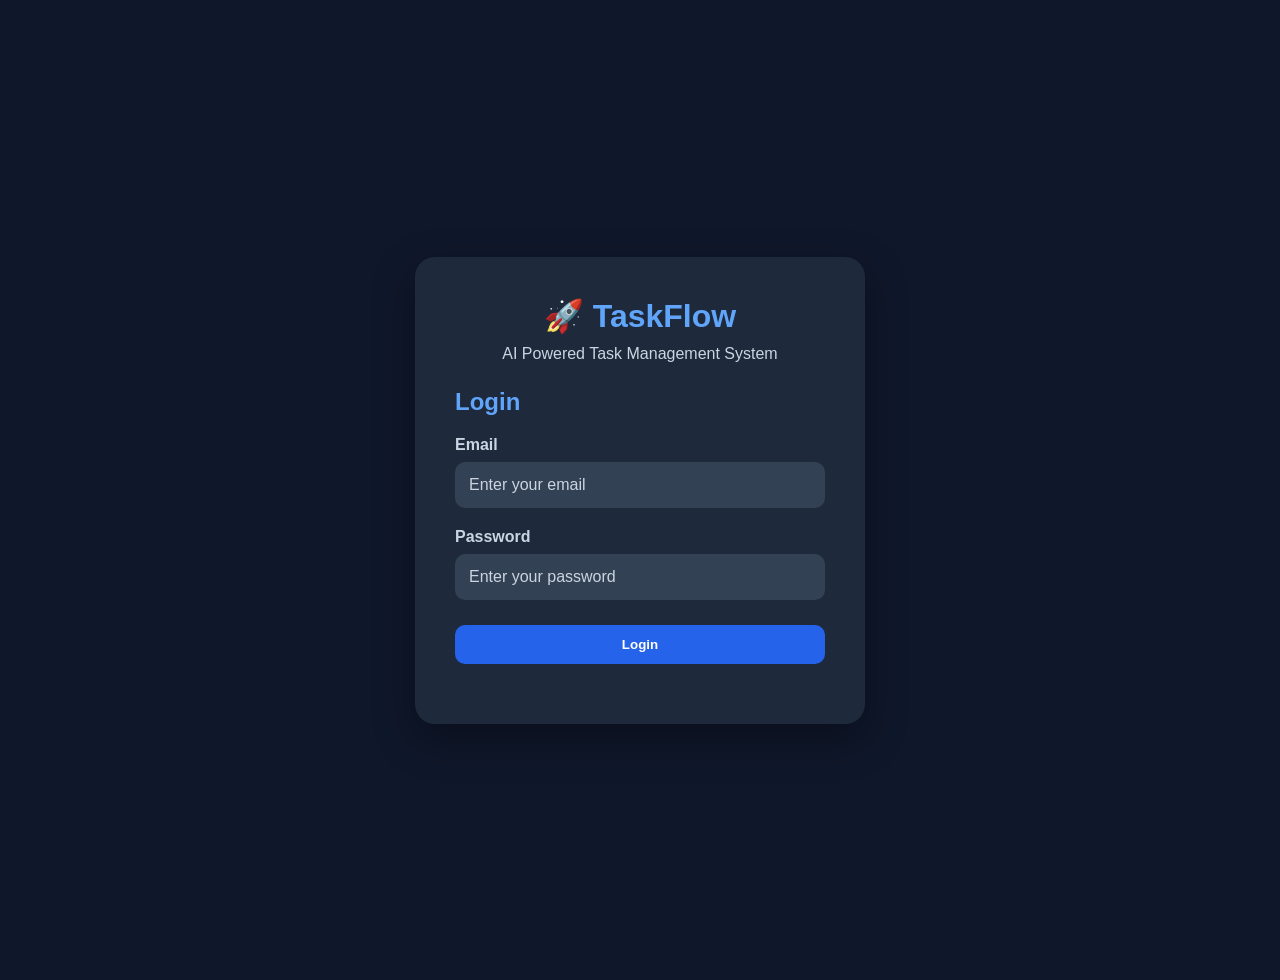
==== frontend/index.html @ 4d088786 "Add task edit feature" ====
<!DOCTYPE html>
<html lang="en">

<head>

    <meta charset="UTF-8">

    <meta
        name="viewport"
        content="width=device-width, initial-scale=1.0"
    >

    <title>TaskFlow AI Dashboard</title>

    <link rel="stylesheet" href="./style.css">

</head>

<body>

<div class="container">

    <!-- TOP BAR -->

    <div class="top-bar">

        <h1>🚀 TaskFlow AI Dashboard</h1>

        <button
            id="logoutBtn"
            class="logout-btn"
        >
            🚪 Logout
        </button>

    </div>


    <!-- PROJECT MANAGEMENT -->

    <div class="card">

        <h2>📁 Projects</h2>

        <select id="projectSelect">

            <option value="">
                Select Project
            </option>

        </select>

        <input
            type="text"
            id="projectName"
            placeholder="Enter project name"
        >

        <input
            type="text"
            id="projectDescription"
            placeholder="Project description"
        >

        <button id="createProjectBtn">
            ➕ Create Project
        </button>

    </div>


    <!-- ADD TASK -->

    <div class="card">

        <h2>➕ Add New Task</h2>

        <select id="projectSelectTask">

            <option value="">
                Select Project First
            </option>

        </select>

        <input
            type="text"
            id="taskTitle"
            placeholder="Enter Task Title"
        >

        <select id="taskPriority">

            <option value="low">
                Low Priority
            </option>

            <option
                value="medium"
                selected
            >
                Medium Priority
            </option>

            <option value="high">
                High Priority
            </option>

        </select>

        <button id="addTaskBtn">
            Add Task
        </button>

    </div>


    <!-- AI QUICK ADD -->

    <div class="card">

        <h2>🤖 AI Quick Add</h2>

        <select id="projectSelectAI">

            <option value="">
                Select Project First
            </option>

        </select>

        <input
            type="text"
            id="aiText"
            placeholder="e.g. Finish report next Friday, urgent"
        >

        <button id="aiBtn">
            Generate Task
        </button>

    </div>


    <!-- SEARCH -->

    <div class="card">

        <h2>🔍 Search Task</h2>

        <input
            type="text"
            id="searchText"
            placeholder="Search task..."
        >

        <button id="searchBtn">
            Search
        </button>

        <button id="showAllBtn">
            Show All
        </button>

    </div>


    <!-- STATISTICS -->

    <div class="card">

        <h2>📊 Statistics</h2>

        <button id="statsBtn">
            Load Statistics
        </button>

        <div id="stats"></div>

    </div>


    <!-- TASK LIST -->

    <div class="card">

        <h2>📋 Task List</h2>

        <ul id="taskList"></ul>

    </div>

</div>


<!-- =========================
     EDIT TASK MODAL
========================= -->

<div
    id="editModal"
    class="edit-modal"
    style="display: none;"
>

    <div class="edit-modal-content">

        <h2>✏️ Edit Task</h2>

        <input
            type="hidden"
            id="editTaskId"
        >

        <label>
            Task Title
        </label>

        <input
            type="text"
            id="editTaskTitle"
            placeholder="Task title"
        >


        <label>
            Description
        </label>

        <textarea
            id="editTaskDescription"
            placeholder="Task description"
        ></textarea>


        <label>
            Priority
        </label>

        <select id="editTaskPriority">

            <option value="low">
                Low
            </option>

            <option value="medium">
                Medium
            </option>

            <option value="high">
                High
            </option>

        </select>


        <label>
            Status
        </label>

        <select id="editTaskStatus">

            <option value="Pending">
                Pending
            </option>

            <option value="Completed">
                Completed
            </option>

        </select>


        <label>
            Due Date
        </label>

        <input
            type="date"
            id="editTaskDueDate"
        >


        <div class="edit-buttons">

            <button id="saveEditBtn">
                💾 Save Changes
            </button>

            <button id="cancelEditBtn">
                ❌ Cancel
            </button>

        </div>

    </div>

</div>


<script src="./script.js"></script>

</body>

</html>
---- frontend/style.css ----
* {
    margin: 0;
    padding: 0;
    box-sizing: border-box;
    font-family: "Segoe UI", Tahoma, Geneva, Verdana, sans-serif;
}

body {
    background: #0f172a;
    color: white;
    padding: 40px 20px;
}

.container {
    max-width: 900px;
    margin: auto;
}

/* =========================
   TOP BAR
========================= */

.top-bar {
    display: flex;
    justify-content: space-between;
    align-items: center;
    margin-bottom: 35px;
}

.top-bar h1 {
    margin-bottom: 0;
    text-align: left;
}

h1 {
    text-align: center;
    margin-bottom: 35px;
    color: #60a5fa;
    font-size: 32px;
}

/* =========================
   LOGOUT
========================= */

.logout-btn {
    background: #ef4444;
    color: white;
    border: none;
    padding: 10px 18px;
    border-radius: 10px;
    cursor: pointer;
    font-weight: 600;
    transition: .3s;
    width: auto;
    margin-top: 0;
}

.logout-btn:hover {
    background: #dc2626;
    transform: translateY(-2px);
}

/* =========================
   CARDS
========================= */

.card {
    background: #1e293b;
    border-radius: 15px;
    padding: 25px;
    margin-bottom: 25px;
    box-shadow: 0 10px 30px rgba(0, 0, 0, .25);
}

.card h2 {
    margin-bottom: 18px;
    color: #60a5fa;
}

/* =========================
   INPUTS
========================= */

input,
select {
    width: 100%;
    padding: 14px;
    border: none;
    border-radius: 10px;
    outline: none;
    font-size: 16px;
    background: #334155;
    color: white;
    margin-bottom: 15px;
}

input::placeholder {
    color: #cbd5e1;
}

select {
    cursor: pointer;
}

/* =========================
   BUTTONS
========================= */

button {
    background: #2563eb;
    color: white;
    border: none;
    padding: 12px 20px;
    border-radius: 10px;
    cursor: pointer;
    font-weight: 600;
    transition: .3s;
}

button:hover {
    transform: translateY(-2px);
}

/* =========================
   STATISTICS
========================= */

#stats {
    margin-top: 20px;
}

.stat-box {
    background: #273449;
    padding: 15px;
    border-radius: 10px;
    margin-top: 10px;
}

/* =========================
   TASK LIST
========================= */

ul {
    list-style: none;
}

li {
    background: #273449;
    border-left: 5px solid #3b82f6;
    padding: 20px;
    border-radius: 12px;
    margin-bottom: 15px;
}

li b {
    font-size: 21px;
    display: block;
    margin-bottom: 12px;
}

.task-info,
.task-status {
    color: #cbd5e1;
    display: block;
    margin-bottom: 8px;
}

.task-status strong {
    color: #facc15;
}

.actions {
    margin-top: 15px;
}

/* =========================
   TASK BUTTONS
========================= */

.complete-btn {
    background: #22c55e;
    margin-right: 10px;
}

.complete-btn:hover {
    background: #16a34a;
}

.delete-btn {
    background: #ef4444;
}

.delete-btn:hover {
    background: #dc2626;
}

/* =========================
   SEARCH
========================= */

#searchBtn {
    margin-right: 8px;
}

#showAllBtn {
    background: #475569;
}

/* =========================
   LOGIN PAGE
========================= */

.login-container {
    min-height: 100vh;
    display: flex;
    justify-content: center;
    align-items: center;
    padding: 20px;
}

.login-card {
    width: 100%;
    max-width: 450px;
    background: #1e293b;
    padding: 40px;
    border-radius: 20px;
    box-shadow: 0 15px 40px rgba(0, 0, 0, 0.35);
}

.login-card h1 {
    margin-bottom: 10px;
    text-align: center;
}

.login-card h2 {
    color: #60a5fa;
    margin: 25px 0 20px;
}

.login-subtitle {
    color: #cbd5e1;
    margin-bottom: 10px;
    text-align: center;
}

.login-card label {
    display: block;
    margin-bottom: 8px;
    color: #cbd5e1;
    font-weight: 600;
}

.login-card input {
    margin-bottom: 20px;
}

.login-card button {
    width: 100%;
    margin-top: 5px;
}

#loginMessage {
    margin-top: 20px;
    text-align: center;
    color: #f87171;
    font-weight: 600;
}

/* =========================
   MOBILE
========================= */

@media (max-width: 768px) {

    body {
        padding: 20px 12px;
    }

    h1 {
        font-size: 25px;
    }

    .card {
        padding: 18px;
    }

    .top-bar {
        flex-direction: column;
        gap: 15px;
    }

    .top-bar h1 {
        text-align: center;
    }

    button {
        width: 100%;
        margin-top: 8px;
    }

    .complete-btn {
        margin-right: 0;
    }

    .logout-btn {
        width: 100%;
        margin-top: 0;
    }
}
/* =========================
   ACCOUNT LINK
========================= */

.account-link {
    margin-top: 22px;
    text-align: center;
    color: #cbd5e1;
    font-size: 15px;
}

.account-link a {
    color: #60a5fa;
    text-decoration: none;
    font-weight: 600;
}

.account-link a:hover {
    text-decoration: underline;
}
.edit-modal {
    position: fixed;
    inset: 0;
    background: rgba(0, 0, 0, 0.65);
    display: flex;
    align-items: center;
    justify-content: center;
    z-index: 9999;
}

.edit-modal-content {
    width: 90%;
    max-width: 500px;
    padding: 25px;
    background: white;
    border-radius: 12px;
}

.edit-modal-content input,
.edit-modal-content textarea,
.edit-modal-content select {
    width: 100%;
    box-sizing: border-box;
    margin: 8px 0 15px;
    padding: 10px;
}

.edit-modal-content textarea {
    min-height: 100px;
    resize: vertical;
}

.edit-buttons {
    display: flex;
    gap: 10px;
    margin-top: 10px;
}

.edit-buttons button {
    flex: 1;
}

.edit-btn {
    margin-left: 10px;
}
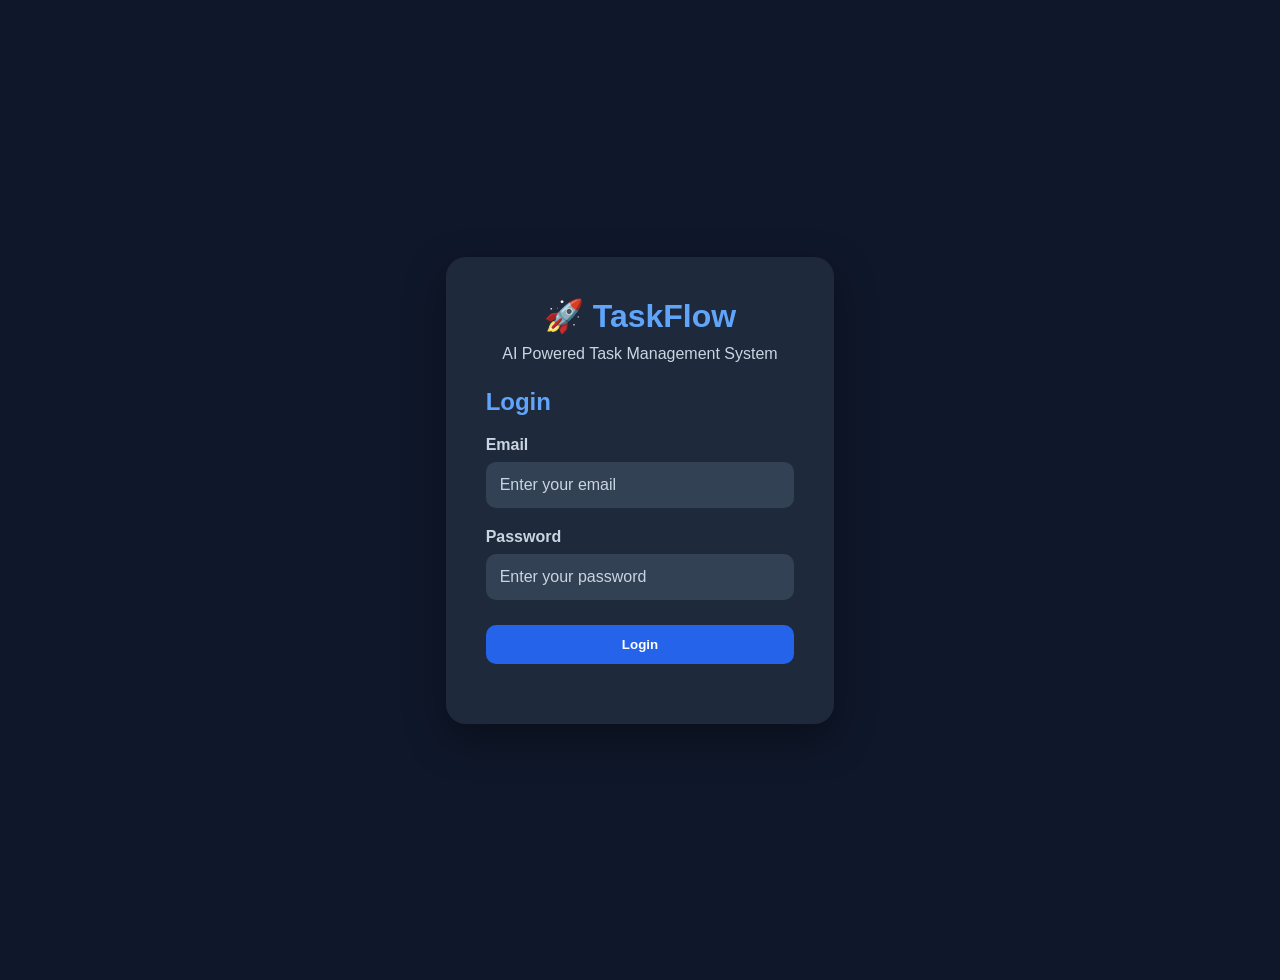
==== commit afe200c5: "Add task modification and improve dashboard" ====
--- a/frontend/index.html
+++ b/frontend/index.html
@@ -1,3 +1,4 @@
+```html
 <!DOCTYPE html>
 <html lang="en">
 
@@ -12,15 +13,18 @@
 
     <title>TaskFlow AI Dashboard</title>
 
-    <link rel="stylesheet" href="./style.css">
+    <link
+        rel="stylesheet"
+        href="./style.css"
+    >
 
 </head>
 
 <body>
 
-<div class="container">
-
-    <!-- TOP BAR -->
+    <!-- =========================
+         TOP BAR
+    ========================== -->
 
     <div class="top-bar">
 
@@ -36,19 +40,26 @@
     </div>
 
 
-    <!-- PROJECT MANAGEMENT -->
-
-    <div class="card">
-
-        <h2>📁 Projects</h2>
+    <!-- =========================
+         PROJECT MANAGEMENT
+    ========================== -->
+
+    <div class="card">
+
+        <h2>📁 My Project</h2>
+
+        <label for="projectSelect">
+            Select Project
+        </label>
 
         <select id="projectSelect">
 
             <option value="">
-                Select Project
+                Loading Projects...
             </option>
 
         </select>
+
 
         <input
             type="text"
@@ -56,38 +67,38 @@
             placeholder="Enter project name"
         >
 
+
         <input
             type="text"
             id="projectDescription"
             placeholder="Project description"
         >
 
+
         <button id="createProjectBtn">
             ➕ Create Project
         </button>
 
-    </div>
-
-
-    <!-- ADD TASK -->
+
+        <p id="projectInfo"></p>
+
+    </div>
+
+
+    <!-- =========================
+         ADD TASK
+    ========================== -->
 
     <div class="card">
 
         <h2>➕ Add New Task</h2>
-
-        <select id="projectSelectTask">
-
-            <option value="">
-                Select Project First
-            </option>
-
-        </select>
 
         <input
             type="text"
             id="taskTitle"
             placeholder="Enter Task Title"
         >
+
 
         <select id="taskPriority">
 
@@ -108,6 +119,7 @@
 
         </select>
 
+
         <button id="addTaskBtn">
             Add Task
         </button>
@@ -115,19 +127,13 @@
     </div>
 
 
-    <!-- AI QUICK ADD -->
+    <!-- =========================
+         AI QUICK ADD
+    ========================== -->
 
     <div class="card">
 
         <h2>🤖 AI Quick Add</h2>
-
-        <select id="projectSelectAI">
-
-            <option value="">
-                Select Project First
-            </option>
-
-        </select>
 
         <input
             type="text"
@@ -142,7 +148,9 @@
     </div>
 
 
-    <!-- SEARCH -->
+    <!-- =========================
+         SEARCH
+    ========================== -->
 
     <div class="card">
 
@@ -165,7 +173,9 @@
     </div>
 
 
-    <!-- STATISTICS -->
+    <!-- =========================
+         STATISTICS
+    ========================== -->
 
     <div class="card">
 
@@ -180,7 +190,9 @@
     </div>
 
 
-    <!-- TASK LIST -->
+    <!-- =========================
+         TASK LIST
+    ========================== -->
 
     <div class="card">
 
@@ -190,116 +202,14 @@
 
     </div>
 
-</div>
-
-
-<!-- =========================
-     EDIT TASK MODAL
-========================= -->
-
-<div
-    id="editModal"
-    class="edit-modal"
-    style="display: none;"
->
-
-    <div class="edit-modal-content">
-
-        <h2>✏️ Edit Task</h2>
-
-        <input
-            type="hidden"
-            id="editTaskId"
-        >
-
-        <label>
-            Task Title
-        </label>
-
-        <input
-            type="text"
-            id="editTaskTitle"
-            placeholder="Task title"
-        >
-
-
-        <label>
-            Description
-        </label>
-
-        <textarea
-            id="editTaskDescription"
-            placeholder="Task description"
-        ></textarea>
-
-
-        <label>
-            Priority
-        </label>
-
-        <select id="editTaskPriority">
-
-            <option value="low">
-                Low
-            </option>
-
-            <option value="medium">
-                Medium
-            </option>
-
-            <option value="high">
-                High
-            </option>
-
-        </select>
-
-
-        <label>
-            Status
-        </label>
-
-        <select id="editTaskStatus">
-
-            <option value="Pending">
-                Pending
-            </option>
-
-            <option value="Completed">
-                Completed
-            </option>
-
-        </select>
-
-
-        <label>
-            Due Date
-        </label>
-
-        <input
-            type="date"
-            id="editTaskDueDate"
-        >
-
-
-        <div class="edit-buttons">
-
-            <button id="saveEditBtn">
-                💾 Save Changes
-            </button>
-
-            <button id="cancelEditBtn">
-                ❌ Cancel
-            </button>
-
-        </div>
-
-    </div>
-
-</div>
-
-
-<script src="./script.js"></script>
+
+    <!-- =========================
+         JAVASCRIPT
+    ========================== -->
+
+    <script src="./script.js"></script>
 
 </body>
 
-</html>+</html>
+```
--- a/frontend/style.css
+++ b/frontend/style.css
@@ -9,11 +9,21 @@
     background: #0f172a;
     color: white;
     padding: 40px 20px;
-}
-
-.container {
+
+    /* Center dashboard */
+    display: flex;
+    flex-direction: column;
+    align-items: center;
+}
+
+/* =========================
+   DASHBOARD WIDTH
+========================= */
+
+body > .top-bar,
+body > .card {
+    width: 100%;
     max-width: 900px;
-    margin: auto;
 }
 
 /* =========================
@@ -277,6 +287,12 @@
         padding: 20px 12px;
     }
 
+    body > .top-bar,
+    body > .card {
+        width: 100%;
+        max-width: 100%;
+    }
+
     h1 {
         font-size: 25px;
     }
@@ -308,6 +324,7 @@
         margin-top: 0;
     }
 }
+
 /* =========================
    ACCOUNT LINK
 ========================= */
@@ -328,6 +345,11 @@
 .account-link a:hover {
     text-decoration: underline;
 }
+
+/* =========================
+   EDIT MODAL
+========================= */
+
 .edit-modal {
     position: fixed;
     inset: 0;
@@ -372,4 +394,13 @@
 
 .edit-btn {
     margin-left: 10px;
+}
+.edit-btn {
+    background: hsl(179, 92%, 50%);
+    color: white;
+    margin-right: 10px;
+}
+
+.edit-btn:hover {
+    background: hsl(203, 88%, 51%);
 }
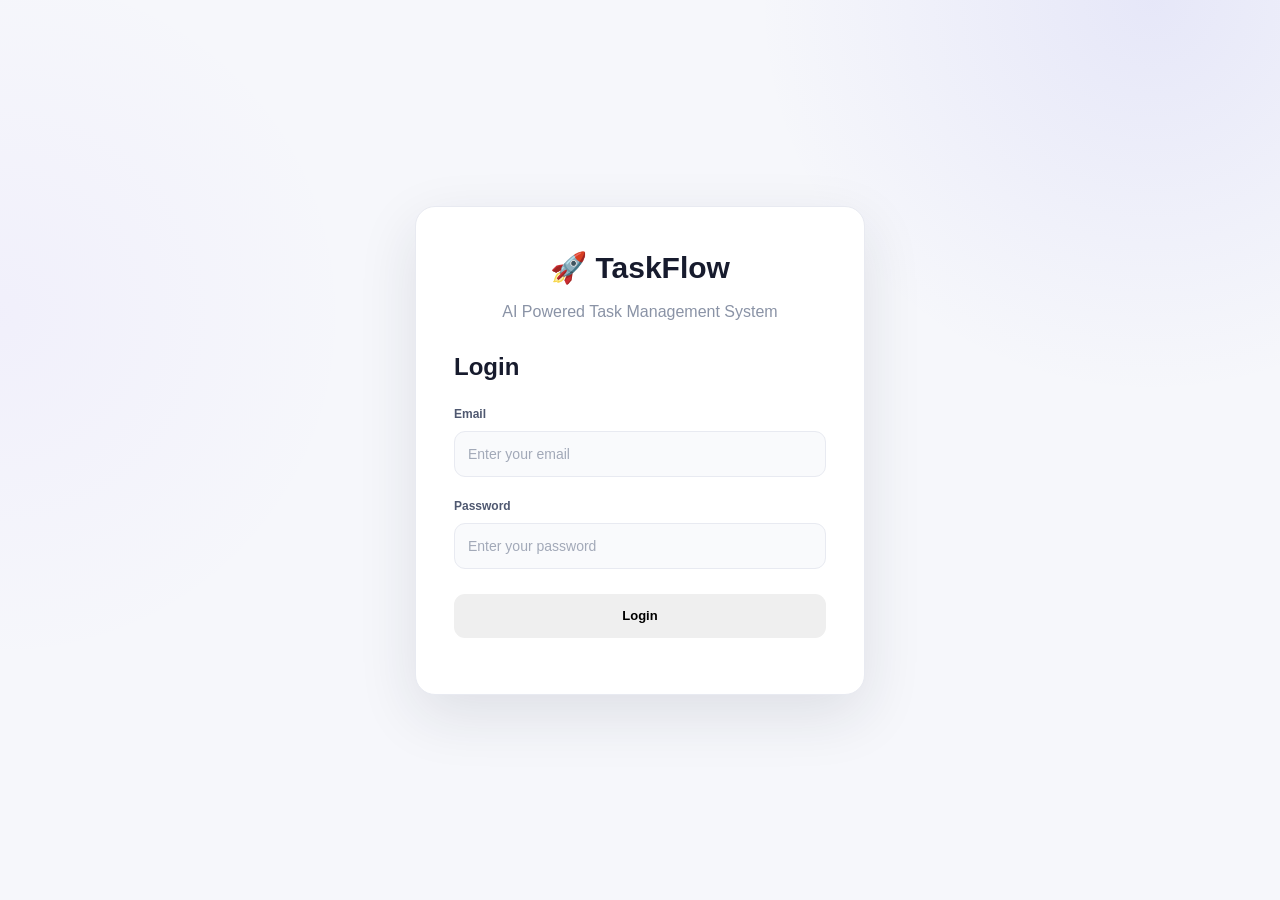
==== commit bcdfac8b: "Improve TaskFlow dashboard UI" ====
--- a/frontend/index.html
+++ b/frontend/index.html
@@ -1,9 +1,7 @@
-```html
 <!DOCTYPE html>
 <html lang="en">
 
 <head>
-
     <meta charset="UTF-8">
 
     <meta
@@ -17,199 +15,466 @@
         rel="stylesheet"
         href="./style.css"
     >
-
 </head>
 
 <body>
 
     <!-- =========================
-         TOP BAR
+         APP HEADER
     ========================== -->
 
-    <div class="top-bar">
-
-        <h1>🚀 TaskFlow AI Dashboard</h1>
+    <header class="top-bar">
+
+        <div class="brand-area">
+
+            <div class="brand-icon">
+                ✓
+            </div>
+
+            <div>
+                <h1>TaskFlow</h1>
+                <p>AI-powered task management</p>
+            </div>
+
+        </div>
 
         <button
             id="logoutBtn"
             class="logout-btn"
         >
-            🚪 Logout
+            Logout
         </button>
 
-    </div>
+    </header>
 
 
     <!-- =========================
-         PROJECT MANAGEMENT
+         MAIN DASHBOARD
     ========================== -->
 
-    <div class="card">
-
-        <h2>📁 My Project</h2>
-
-        <label for="projectSelect">
-            Select Project
-        </label>
-
-        <select id="projectSelect">
-
-            <option value="">
-                Loading Projects...
-            </option>
-
-        </select>
-
-
-        <input
-            type="text"
-            id="projectName"
-            placeholder="Enter project name"
-        >
-
-
-        <input
-            type="text"
-            id="projectDescription"
-            placeholder="Project description"
-        >
-
-
-        <button id="createProjectBtn">
-            ➕ Create Project
-        </button>
-
-
-        <p id="projectInfo"></p>
-
-    </div>
+    <main class="dashboard">
+
+
+        <!-- =========================
+             WELCOME SECTION
+        ========================== -->
+
+        <section class="welcome-section">
+
+            <div>
+                <span class="eyebrow">
+                    WORKSPACE
+                </span>
+
+                <h2>
+                    Manage your work,
+                    <span>effortlessly.</span>
+                </h2>
+
+                <p>
+                    Organize projects, track tasks and
+                    stay productive with TaskFlow.
+                </p>
+            </div>
+
+        </section>
+
+
+        <!-- =========================
+             PROJECT CARD
+        ========================== -->
+
+        <section class="card project-card">
+
+            <div class="section-heading">
+
+                <div class="heading-icon project-icon">
+                    📁
+                </div>
+
+                <div>
+                    <h2>Projects</h2>
+
+                    <p>
+                        Select or create a project
+                    </p>
+                </div>
+
+            </div>
+
+
+            <div class="form-group">
+
+                <label for="projectSelect">
+                    Current Project
+                </label>
+
+                <select id="projectSelect">
+
+                    <option value="">
+                        Loading Projects...
+                    </option>
+
+                </select>
+
+            </div>
+
+
+            <div class="create-project">
+
+                <div class="form-group">
+
+                    <label for="projectName">
+                        Project Name
+                    </label>
+
+                    <input
+                        type="text"
+                        id="projectName"
+                        placeholder="e.g. Website redesign"
+                    >
+
+                </div>
+
+
+                <div class="form-group">
+
+                    <label for="projectDescription">
+                        Description
+                    </label>
+
+                    <input
+                        type="text"
+                        id="projectDescription"
+                        placeholder="What is this project about?"
+                    >
+
+                </div>
+
+
+                <button
+                    id="createProjectBtn"
+                    class="primary-btn"
+                >
+                    + Create Project
+                </button>
+
+            </div>
+
+
+            <p
+                id="projectInfo"
+                class="project-info"
+            ></p>
+
+        </section>
+
+
+        <!-- =========================
+             QUICK ACTION GRID
+        ========================== -->
+
+        <div class="feature-grid">
+
+
+            <!-- ADD TASK -->
+
+            <section class="card feature-card">
+
+                <div class="section-heading">
+
+                    <div class="heading-icon task-icon">
+                        +
+                    </div>
+
+                    <div>
+
+                        <h2>Add New Task</h2>
+
+                        <p>
+                            Create a task manually
+                        </p>
+
+                    </div>
+
+                </div>
+
+
+                <div class="form-group">
+
+                    <label for="taskTitle">
+                        Task Title
+                    </label>
+
+                    <input
+                        type="text"
+                        id="taskTitle"
+                        placeholder="What needs to be done?"
+                    >
+
+                </div>
+
+
+                <div class="form-row">
+
+                    <div class="form-group">
+
+                        <label for="taskPriority">
+                            Priority
+                        </label>
+
+                        <select id="taskPriority">
+
+                            <option value="low">
+                                Low Priority
+                            </option>
+
+                            <option
+                                value="medium"
+                                selected
+                            >
+                                Medium Priority
+                            </option>
+
+                            <option value="high">
+                                High Priority
+                            </option>
+
+                        </select>
+
+                    </div>
+
+
+                    <div class="form-group">
+
+                        <label for="taskDueDate">
+                            Complete By
+                        </label>
+
+                        <input
+                            type="date"
+                            id="taskDueDate"
+                            title="Select the date by which this task should be completed"
+                        >
+
+                    </div>
+
+                </div>
+
+
+                <button
+                    id="addTaskBtn"
+                    class="primary-btn full-btn"
+                >
+                    + Add Task
+                </button>
+
+            </section>
+
+
+            <!-- AI QUICK ADD -->
+
+            <section class="card feature-card ai-card">
+
+                <div class="section-heading">
+
+                    <div class="heading-icon ai-icon">
+                        ✦
+                    </div>
+
+                    <div>
+
+                        <h2>AI Quick Add</h2>
+
+                        <p>
+                            Describe it naturally
+                        </p>
+
+                    </div>
+
+                </div>
+
+
+                <div class="ai-info">
+
+                    <span>AI</span>
+
+                    <p>
+                        Tell TaskFlow what you need
+                        and we'll structure it for you.
+                    </p>
+
+                </div>
+
+
+                <div class="form-group">
+
+                    <label for="aiText">
+                        Your task
+                    </label>
+
+                    <input
+                        type="text"
+                        id="aiText"
+                        placeholder="e.g. Finish report next Friday, urgent"
+                    >
+
+                </div>
+
+
+                <button
+                    id="aiBtn"
+                    class="ai-btn full-btn"
+                >
+                    ✦ Generate Task
+                </button>
+
+            </section>
+
+        </div>
+
+
+        <!-- =========================
+             SEARCH
+        ========================== -->
+
+        <section class="card search-card">
+
+            <div class="section-heading">
+
+                <div class="heading-icon search-icon">
+                    🔍
+                </div>
+
+                <div>
+
+                    <h2>Find a Task</h2>
+
+                    <p>
+                        Search within your current project
+                    </p>
+
+                </div>
+
+            </div>
+
+
+            <div class="search-row">
+
+                <input
+                    type="text"
+                    id="searchText"
+                    placeholder="Search task..."
+                >
+
+                <button
+                    id="searchBtn"
+                    class="primary-btn"
+                >
+                    Search
+                </button>
+
+                <button
+                    id="showAllBtn"
+                    class="secondary-btn"
+                >
+                    Show All
+                </button>
+
+            </div>
+
+        </section>
+
+
+        <!-- =========================
+             STATISTICS
+        ========================== -->
+
+        <section class="card statistics-card">
+
+            <div class="section-heading">
+
+                <div class="heading-icon stats-icon">
+                    ◔
+                </div>
+
+                <div>
+
+                    <h2>Project Statistics</h2>
+
+                    <p>
+                        Track your project progress
+                    </p>
+
+                </div>
+
+            </div>
+
+
+            <button
+                id="statsBtn"
+                class="secondary-btn"
+            >
+                Load Statistics
+            </button>
+
+
+            <div id="stats"></div>
+
+        </section>
+
+
+        <!-- =========================
+             TASK LIST
+        ========================== -->
+
+        <section class="card tasks-card">
+
+            <div class="tasks-header">
+
+                <div class="section-heading">
+
+                    <div class="heading-icon list-icon">
+                        ✓
+                    </div>
+
+                    <div>
+
+                        <h2>Your Tasks</h2>
+
+                        <p>
+                            Tasks in the selected project
+                        </p>
+
+                    </div>
+
+                </div>
+
+            </div>
+
+
+            <ul id="taskList"></ul>
+
+        </section>
+
+
+    </main>
 
 
     <!-- =========================
-         ADD TASK
+         FOOTER
     ========================== -->
 
-    <div class="card">
-
-        <h2>➕ Add New Task</h2>
-
-        <input
-            type="text"
-            id="taskTitle"
-            placeholder="Enter Task Title"
-        >
-
-
-        <select id="taskPriority">
-
-            <option value="low">
-                Low Priority
-            </option>
-
-            <option
-                value="medium"
-                selected
-            >
-                Medium Priority
-            </option>
-
-            <option value="high">
-                High Priority
-            </option>
-
-        </select>
-
-
-        <button id="addTaskBtn">
-            Add Task
-        </button>
-
-    </div>
-
-
-    <!-- =========================
-         AI QUICK ADD
-    ========================== -->
-
-    <div class="card">
-
-        <h2>🤖 AI Quick Add</h2>
-
-        <input
-            type="text"
-            id="aiText"
-            placeholder="e.g. Finish report next Friday, urgent"
-        >
-
-        <button id="aiBtn">
-            Generate Task
-        </button>
-
-    </div>
-
-
-    <!-- =========================
-         SEARCH
-    ========================== -->
-
-    <div class="card">
-
-        <h2>🔍 Search Task</h2>
-
-        <input
-            type="text"
-            id="searchText"
-            placeholder="Search task..."
-        >
-
-        <button id="searchBtn">
-            Search
-        </button>
-
-        <button id="showAllBtn">
-            Show All
-        </button>
-
-    </div>
-
-
-    <!-- =========================
-         STATISTICS
-    ========================== -->
-
-    <div class="card">
-
-        <h2>📊 Statistics</h2>
-
-        <button id="statsBtn">
-            Load Statistics
-        </button>
-
-        <div id="stats"></div>
-
-    </div>
-
-
-    <!-- =========================
-         TASK LIST
-    ========================== -->
-
-    <div class="card">
-
-        <h2>📋 Task List</h2>
-
-        <ul id="taskList"></ul>
-
-    </div>
-
-
-    <!-- =========================
-         JAVASCRIPT
-    ========================== -->
-
+    <footer class="app-footer">
+
+        <p>
+            TaskFlow · AI-assisted productivity
+        </p>
+
+    </footer>
     <script src="./script.js"></script>
 
+
 </body>
 
-</html>
-```
+</html>
--- a/frontend/style.css
+++ b/frontend/style.css
@@ -1,390 +1,1114 @@
+/* =========================================================
+   TASKFLOW — PREMIUM APP UI
+   UI ONLY — BACKEND / JS UNTOUCHED
+========================================================= */
+
 * {
     margin: 0;
     padding: 0;
     box-sizing: border-box;
-    font-family: "Segoe UI", Tahoma, Geneva, Verdana, sans-serif;
-}
+}
+
+:root {
+    --bg: #f6f7fb;
+    --surface: #ffffff;
+    --surface-soft: #f9fafc;
+
+    --text: #171b2d;
+    --text-soft: #4f5870;
+    --muted: #8a93a6;
+
+    --border: #e8eaf1;
+
+    --primary: #5b5ce2;
+    --primary-dark: #4748c7;
+    --primary-soft: #eeeeff;
+
+    --success: #20a66a;
+    --success-soft: #e8f8f0;
+
+    --danger: #e5484d;
+    --danger-soft: #fff0f1;
+
+    --warning: #d99400;
+    --warning-soft: #fff7df;
+
+    --purple: #7c4dff;
+    --purple-soft: #f2edff;
+
+    --blue: #2786d9;
+    --blue-soft: #edf7ff;
+
+    --shadow-sm:
+        0 3px 10px rgba(25, 32, 55, 0.05);
+
+    --shadow:
+        0 10px 35px rgba(25, 32, 55, 0.07);
+
+    --shadow-lg:
+        0 20px 60px rgba(25, 32, 55, 0.11);
+
+    --radius: 18px;
+    --radius-sm: 11px;
+}
+
+
+/* =========================================================
+   BODY
+========================================================= */
 
 body {
-    background: #0f172a;
+    min-height: 100vh;
+
+    background:
+        radial-gradient(
+            circle at 90% 0%,
+            rgba(91, 92, 226, 0.10),
+            transparent 27%
+        ),
+        radial-gradient(
+            circle at 0% 35%,
+            rgba(124, 77, 255, 0.045),
+            transparent 25%
+        ),
+        var(--bg);
+
+    color: var(--text);
+
+    font-family:
+        Inter,
+        "Segoe UI",
+        Tahoma,
+        Geneva,
+        Verdana,
+        sans-serif;
+
+    line-height: 1.5;
+}
+
+
+/* =========================================================
+   HEADER
+========================================================= */
+
+.top-bar {
+    width: 100%;
+    min-height: 74px;
+
+    padding: 0 max(22px, calc((100% - 1120px) / 2));
+
+    display: flex;
+    align-items: center;
+    justify-content: space-between;
+
+    background: rgba(255, 255, 255, 0.88);
+
+    border-bottom: 1px solid rgba(232, 234, 241, 0.9);
+
+    position: sticky;
+    top: 0;
+    z-index: 1000;
+
+    backdrop-filter: blur(18px);
+    -webkit-backdrop-filter: blur(18px);
+}
+
+
+/* =========================================================
+   BRAND
+========================================================= */
+
+.brand-area {
+    display: flex;
+    align-items: center;
+    gap: 12px;
+}
+
+.brand-icon {
+    width: 42px;
+    height: 42px;
+
+    display: flex;
+    align-items: center;
+    justify-content: center;
+
+    border-radius: 13px;
+
+    background:
+        linear-gradient(
+            135deg,
+            #7071f0,
+            #4d4ecb
+        );
+
     color: white;
-    padding: 40px 20px;
-
-    /* Center dashboard */
+
+    font-size: 21px;
+    font-weight: 800;
+
+    box-shadow:
+        0 8px 22px rgba(91, 92, 226, 0.28);
+}
+
+.brand-area h1 {
+    margin: 0;
+
+    color: var(--text);
+
+    font-size: 20px;
+    font-weight: 800;
+
+    letter-spacing: -0.4px;
+}
+
+.brand-area p {
+    margin-top: 2px;
+
+    color: var(--muted);
+
+    font-size: 11px;
+}
+
+
+/* =========================================================
+   LOGOUT
+========================================================= */
+
+.logout-btn {
+    width: auto;
+
+    min-height: 40px;
+
+    padding: 8px 15px;
+
+    border-radius: 10px;
+
+    border: 1px solid #ffd8da;
+
+    background: var(--danger-soft);
+
+    color: var(--danger);
+
+    font-size: 13px;
+    font-weight: 700;
+
+    cursor: pointer;
+
+    transition: 0.2s ease;
+}
+
+.logout-btn:hover {
+    background: var(--danger);
+    color: white;
+
+    transform: translateY(-1px);
+
+    box-shadow:
+        0 6px 15px rgba(229, 72, 77, 0.18);
+}
+
+
+/* =========================================================
+   MAIN
+========================================================= */
+
+.dashboard {
+    width: min(1120px, calc(100% - 40px));
+
+    margin: 0 auto;
+
+    padding: 46px 0 25px;
+}
+
+
+/* =========================================================
+   WELCOME
+========================================================= */
+
+.welcome-section {
+    margin-bottom: 30px;
+
+    padding: 5px 2px;
+}
+
+.eyebrow {
+    display: inline-flex;
+    align-items: center;
+    gap: 7px;
+
+    margin-bottom: 10px;
+
+    color: var(--primary);
+
+    font-size: 11px;
+    font-weight: 800;
+
+    letter-spacing: 1.7px;
+}
+
+.eyebrow::before {
+    content: "";
+
+    width: 6px;
+    height: 6px;
+
+    border-radius: 50%;
+
+    background: var(--primary);
+
+    box-shadow:
+        0 0 0 4px rgba(91, 92, 226, 0.10);
+}
+
+.welcome-section h2 {
+    max-width: 700px;
+
+    margin-bottom: 10px;
+
+    font-size: clamp(30px, 4vw, 43px);
+
+    line-height: 1.1;
+
+    letter-spacing: -1.5px;
+
+    font-weight: 800;
+}
+
+.welcome-section h2 span {
+    color: var(--primary);
+}
+
+.welcome-section p {
+    color: var(--muted);
+
+    font-size: 15px;
+}
+
+
+/* =========================================================
+   CARD
+========================================================= */
+
+.card {
+    position: relative;
+
+    background: rgba(255, 255, 255, 0.94);
+
+    border: 1px solid var(--border);
+
+    border-radius: var(--radius);
+
+    padding: 25px;
+
+    margin-bottom: 22px;
+
+    box-shadow: var(--shadow);
+
+    transition:
+        transform 0.2s ease,
+        box-shadow 0.2s ease,
+        border-color 0.2s ease;
+}
+
+.card:hover {
+    box-shadow: var(--shadow-lg);
+
+    border-color: #e1e4ed;
+}
+
+
+/* =========================================================
+   SECTION HEADINGS
+========================================================= */
+
+.section-heading {
     display: flex;
-    flex-direction: column;
     align-items: center;
-}
-
-/* =========================
-   DASHBOARD WIDTH
-========================= */
-
-body > .top-bar,
-body > .card {
-    width: 100%;
-    max-width: 900px;
-}
-
-/* =========================
-   TOP BAR
-========================= */
-
-.top-bar {
+
+    gap: 13px;
+
+    margin-bottom: 22px;
+}
+
+.section-heading h2 {
+    margin: 0 0 3px;
+
+    color: var(--text);
+
+    font-size: 18px;
+
+    line-height: 1.2;
+
+    letter-spacing: -0.2px;
+}
+
+.section-heading p {
+    color: var(--muted);
+
+    font-size: 12px;
+}
+
+
+/* =========================================================
+   ICONS
+========================================================= */
+
+.heading-icon {
+    width: 43px;
+    height: 43px;
+
+    flex-shrink: 0;
+
     display: flex;
-    justify-content: space-between;
     align-items: center;
-    margin-bottom: 35px;
-}
-
-.top-bar h1 {
-    margin-bottom: 0;
-    text-align: left;
-}
-
-h1 {
-    text-align: center;
-    margin-bottom: 35px;
-    color: #60a5fa;
-    font-size: 32px;
-}
-
-/* =========================
-   LOGOUT
-========================= */
-
-.logout-btn {
-    background: #ef4444;
-    color: white;
-    border: none;
-    padding: 10px 18px;
-    border-radius: 10px;
-    cursor: pointer;
-    font-weight: 600;
-    transition: .3s;
-    width: auto;
-    margin-top: 0;
-}
-
-.logout-btn:hover {
-    background: #dc2626;
-    transform: translateY(-2px);
-}
-
-/* =========================
-   CARDS
-========================= */
-
-.card {
-    background: #1e293b;
-    border-radius: 15px;
-    padding: 25px;
-    margin-bottom: 25px;
-    box-shadow: 0 10px 30px rgba(0, 0, 0, .25);
-}
-
-.card h2 {
-    margin-bottom: 18px;
-    color: #60a5fa;
-}
-
-/* =========================
+    justify-content: center;
+
+    border-radius: 13px;
+
+    font-size: 18px;
+    font-weight: 800;
+}
+
+.project-icon {
+    background: var(--primary-soft);
+    color: var(--primary);
+}
+
+.task-icon {
+    background: var(--success-soft);
+    color: var(--success);
+}
+
+.ai-icon {
+    background: var(--purple-soft);
+    color: var(--purple);
+}
+
+.search-icon {
+    background: var(--blue-soft);
+    color: var(--blue);
+}
+
+.stats-icon {
+    background: var(--warning-soft);
+    color: var(--warning);
+}
+
+.list-icon {
+    background: #eef1f6;
+    color: #536178;
+}
+
+
+/* =========================================================
+   FORMS
+========================================================= */
+
+.form-group {
+    margin-bottom: 16px;
+}
+
+label {
+    display: block;
+
+    margin-bottom: 7px;
+
+    color: var(--text-soft);
+
+    font-size: 12px;
+    font-weight: 700;
+}
+
+
+/* =========================================================
    INPUTS
-========================= */
+========================================================= */
 
 input,
 select {
     width: 100%;
-    padding: 14px;
-    border: none;
-    border-radius: 10px;
+
+    min-height: 46px;
+
+    padding: 11px 13px;
+
+    border: 1px solid var(--border);
+
+    border-radius: var(--radius-sm);
+
     outline: none;
-    font-size: 16px;
-    background: #334155;
-    color: white;
-    margin-bottom: 15px;
+
+    background: var(--surface-soft);
+
+    color: var(--text);
+
+    font-family: inherit;
+
+    font-size: 14px;
+
+    transition:
+        border-color 0.2s ease,
+        box-shadow 0.2s ease,
+        background 0.2s ease,
+        transform 0.2s ease;
 }
 
 input::placeholder {
-    color: #cbd5e1;
+    color: #a2a9b8;
+}
+
+input:hover,
+select:hover {
+    background: white;
+
+    border-color: #d7dbe6;
+}
+
+input:focus,
+select:focus {
+    background: white;
+
+    border-color: var(--primary);
+
+    box-shadow:
+        0 0 0 4px rgba(91, 92, 226, 0.09);
 }
 
 select {
     cursor: pointer;
 }
 
-/* =========================
+
+/* =========================================================
+   PROJECT
+========================================================= */
+
+.project-card {
+    overflow: hidden;
+}
+
+.project-card::after {
+    content: "";
+
+    position: absolute;
+
+    width: 180px;
+    height: 180px;
+
+    top: -100px;
+    right: -90px;
+
+    border-radius: 50%;
+
+    background: rgba(91, 92, 226, 0.045);
+
+    pointer-events: none;
+}
+
+.create-project {
+    display: grid;
+
+    grid-template-columns:
+        1fr
+        1fr
+        auto;
+
+    gap: 14px;
+
+    align-items: end;
+
+    margin-top: 20px;
+
+    padding-top: 20px;
+
+    border-top: 1px solid var(--border);
+}
+
+.create-project .form-group {
+    margin-bottom: 0;
+}
+
+.project-info {
+    margin-top: 14px;
+
+    padding: 10px 13px;
+
+    border-radius: 10px;
+
+    background: var(--primary-soft);
+
+    color: var(--primary);
+
+    font-size: 13px;
+    font-weight: 600;
+}
+
+
+/* =========================================================
+   FEATURE GRID
+========================================================= */
+
+.feature-grid {
+    display: grid;
+
+    grid-template-columns:
+        repeat(2, minmax(0, 1fr));
+
+    gap: 22px;
+}
+
+.feature-grid .card {
+    margin-bottom: 0;
+}
+
+
+/* =========================================================
+   FORM ROW
+========================================================= */
+
+.form-row {
+    display: grid;
+
+    grid-template-columns:
+        1fr
+        1fr;
+
+    gap: 14px;
+}
+
+
+/* =========================================================
    BUTTONS
-========================= */
+========================================================= */
 
 button {
-    background: #2563eb;
-    color: white;
+    min-height: 44px;
+
+    padding: 10px 17px;
+
     border: none;
-    padding: 12px 20px;
-    border-radius: 10px;
+
+    border-radius: 11px;
+
+    font-family: inherit;
+
+    font-size: 13px;
+    font-weight: 700;
+
     cursor: pointer;
-    font-weight: 600;
-    transition: .3s;
+
+    transition:
+        transform 0.18s ease,
+        box-shadow 0.18s ease,
+        background 0.18s ease,
+        opacity 0.18s ease;
 }
 
 button:hover {
     transform: translateY(-2px);
 }
 
-/* =========================
-   STATISTICS
-========================= */
-
-#stats {
-    margin-top: 20px;
-}
-
-.stat-box {
-    background: #273449;
-    padding: 15px;
-    border-radius: 10px;
-    margin-top: 10px;
-}
-
-/* =========================
-   TASK LIST
-========================= */
-
-ul {
-    list-style: none;
-}
-
-li {
-    background: #273449;
-    border-left: 5px solid #3b82f6;
-    padding: 20px;
+button:active {
+    transform: translateY(0);
+}
+
+button:disabled {
+    opacity: 0.55;
+    cursor: not-allowed;
+    transform: none;
+}
+
+
+/* =========================================================
+   PRIMARY
+========================================================= */
+
+.primary-btn {
+    color: white;
+
+    background:
+        linear-gradient(
+            135deg,
+            var(--primary),
+            #6c6dea
+        );
+
+    box-shadow:
+        0 7px 17px rgba(91, 92, 226, 0.20);
+}
+
+.primary-btn:hover {
+    background:
+        linear-gradient(
+            135deg,
+            var(--primary-dark),
+            #5b5cd7
+        );
+
+    box-shadow:
+        0 10px 23px rgba(91, 92, 226, 0.28);
+}
+
+
+/* =========================================================
+   SECONDARY
+========================================================= */
+
+.secondary-btn {
+    color: #526078;
+
+    background: #f1f3f7;
+
+    border: 1px solid var(--border);
+}
+
+.secondary-btn:hover {
+    background: #e8ebf1;
+
+    box-shadow: var(--shadow-sm);
+}
+
+
+/* =========================================================
+   FULL BUTTON
+========================================================= */
+
+.full-btn {
+    width: 100%;
+}
+
+
+/* =========================================================
+   AI
+========================================================= */
+
+.ai-card {
+    background:
+        linear-gradient(
+            145deg,
+            #ffffff 0%,
+            #fbf9ff 100%
+        );
+
+    border-color: #e8e0ff;
+}
+
+.ai-card::before {
+    content: "";
+
+    position: absolute;
+
+    width: 100px;
+    height: 100px;
+
+    right: -35px;
+    bottom: -40px;
+
+    border-radius: 50%;
+
+    background: rgba(124, 77, 255, 0.055);
+
+    pointer-events: none;
+}
+
+.ai-info {
+    display: flex;
+    align-items: center;
+
+    gap: 10px;
+
+    margin-bottom: 18px;
+
+    padding: 12px;
+
     border-radius: 12px;
-    margin-bottom: 15px;
-}
-
-li b {
-    font-size: 21px;
-    display: block;
-    margin-bottom: 12px;
-}
-
-.task-info,
-.task-status {
-    color: #cbd5e1;
-    display: block;
-    margin-bottom: 8px;
-}
-
-.task-status strong {
-    color: #facc15;
-}
-
-.actions {
-    margin-top: 15px;
-}
-
-/* =========================
-   TASK BUTTONS
-========================= */
-
-.complete-btn {
-    background: #22c55e;
-    margin-right: 10px;
-}
-
-.complete-btn:hover {
-    background: #16a34a;
-}
-
-.delete-btn {
-    background: #ef4444;
-}
-
-.delete-btn:hover {
-    background: #dc2626;
-}
-
-/* =========================
-   SEARCH
-========================= */
-
-#searchBtn {
-    margin-right: 8px;
-}
-
-#showAllBtn {
-    background: #475569;
-}
-
-/* =========================
-   LOGIN PAGE
-========================= */
-
-.login-container {
-    min-height: 100vh;
-    display: flex;
-    justify-content: center;
-    align-items: center;
-    padding: 20px;
-}
-
-.login-card {
-    width: 100%;
-    max-width: 450px;
-    background: #1e293b;
-    padding: 40px;
-    border-radius: 20px;
-    box-shadow: 0 15px 40px rgba(0, 0, 0, 0.35);
-}
-
-.login-card h1 {
-    margin-bottom: 10px;
-    text-align: center;
-}
-
-.login-card h2 {
-    color: #60a5fa;
-    margin: 25px 0 20px;
-}
-
-.login-subtitle {
-    color: #cbd5e1;
-    margin-bottom: 10px;
-    text-align: center;
-}
-
-.login-card label {
-    display: block;
-    margin-bottom: 8px;
-    color: #cbd5e1;
-    font-weight: 600;
-}
-
-.login-card input {
-    margin-bottom: 20px;
-}
-
-.login-card button {
-    width: 100%;
-    margin-top: 5px;
-}
-
-#loginMessage {
-    margin-top: 20px;
-    text-align: center;
-    color: #f87171;
-    font-weight: 600;
-}
-
-/* =========================
-   MOBILE
-========================= */
-
-@media (max-width: 768px) {
-
-    body {
-        padding: 20px 12px;
-    }
-
-    body > .top-bar,
-    body > .card {
-        width: 100%;
-        max-width: 100%;
-    }
-
-    h1 {
-        font-size: 25px;
-    }
-
-    .card {
-        padding: 18px;
-    }
-
-    .top-bar {
-        flex-direction: column;
-        gap: 15px;
-    }
-
-    .top-bar h1 {
-        text-align: center;
-    }
-
-    button {
-        width: 100%;
-        margin-top: 8px;
-    }
-
-    .complete-btn {
-        margin-right: 0;
-    }
-
-    .logout-btn {
-        width: 100%;
-        margin-top: 0;
-    }
-}
-
-/* =========================
-   ACCOUNT LINK
-========================= */
-
-.account-link {
-    margin-top: 22px;
-    text-align: center;
-    color: #cbd5e1;
-    font-size: 15px;
-}
-
-.account-link a {
-    color: #60a5fa;
-    text-decoration: none;
-    font-weight: 600;
-}
-
-.account-link a:hover {
-    text-decoration: underline;
-}
-
-/* =========================
-   EDIT MODAL
-========================= */
-
-.edit-modal {
-    position: fixed;
-    inset: 0;
-    background: rgba(0, 0, 0, 0.65);
+
+    background: #f6f2ff;
+
+    border: 1px solid #ebe3ff;
+}
+
+.ai-info span {
+    width: 30px;
+    height: 30px;
+
+    flex-shrink: 0;
+
     display: flex;
     align-items: center;
     justify-content: center;
+
+    border-radius: 8px;
+
+    background:
+        linear-gradient(
+            135deg,
+            #8b5cf6,
+            #6941d9
+        );
+
+    color: white;
+
+    font-size: 9px;
+    font-weight: 800;
+}
+
+.ai-info p {
+    color: #71657f;
+
+    font-size: 12px;
+}
+
+.ai-btn {
+    color: white;
+
+    background:
+        linear-gradient(
+            135deg,
+            #7c4dff,
+            #6240d8
+        );
+
+    box-shadow:
+        0 8px 19px rgba(124, 77, 255, 0.22);
+}
+
+.ai-btn:hover {
+    box-shadow:
+        0 11px 25px rgba(124, 77, 255, 0.30);
+}
+
+
+/* =========================================================
+   SEARCH
+========================================================= */
+
+.search-card {
+    margin-top: 22px;
+}
+
+.search-row {
+    display: grid;
+
+    grid-template-columns:
+        1fr
+        auto
+        auto;
+
+    gap: 10px;
+
+    align-items: center;
+}
+
+.search-row input {
+    margin: 0;
+}
+
+
+/* =========================================================
+   STATISTICS
+========================================================= */
+
+.statistics-card {
+    margin-top: 22px;
+}
+
+#stats {
+    display: grid;
+
+    gap: 10px;
+
+    margin-top: 18px;
+}
+
+.stat-box {
+    padding: 15px 16px;
+
+    border: 1px solid var(--border);
+
+    border-radius: 13px;
+
+    background: var(--surface-soft);
+
+    color: var(--text-soft);
+
+    font-size: 13px;
+
+    transition: 0.2s ease;
+}
+
+.stat-box:hover {
+    background: white;
+
+    transform: translateY(-1px);
+
+    box-shadow: var(--shadow-sm);
+}
+
+
+/* =========================================================
+   TASK LIST
+========================================================= */
+
+.tasks-card {
+    margin-top: 22px;
+}
+
+.tasks-header {
+    display: flex;
+    align-items: center;
+    justify-content: space-between;
+}
+
+#taskList {
+    display: flex;
+
+    flex-direction: column;
+
+    gap: 12px;
+
+    list-style: none;
+}
+
+
+/* =========================================================
+   TASK ITEM
+========================================================= */
+
+#taskList li {
+    position: relative;
+
+    padding: 18px;
+
+    background: var(--surface-soft);
+
+    border: 1px solid var(--border);
+
+    border-left: 4px solid var(--primary);
+
+    border-radius: 14px;
+
+    color: var(--text);
+
+    transition:
+        transform 0.2s ease,
+        box-shadow 0.2s ease,
+        border-color 0.2s ease;
+}
+
+#taskList li:hover {
+    transform: translateY(-2px);
+
+    border-color: #dce1ec;
+
+    box-shadow: var(--shadow-sm);
+}
+
+#taskList li b {
+    display: block;
+
+    margin-bottom: 12px;
+
+    color: var(--text);
+
+    font-size: 16px;
+
+    font-weight: 750;
+}
+
+
+/* =========================================================
+   TASK INFO
+========================================================= */
+
+.task-priority,
+.task-due-date,
+.task-status {
+    display: inline-flex;
+    align-items: center;
+
+    margin-right: 16px;
+    margin-bottom: 11px;
+
+    color: var(--muted);
+
+    font-size: 12px;
+}
+
+.task-priority strong,
+.task-due-date strong,
+.task-status strong {
+    margin-left: 4px;
+
+    color: var(--text-soft);
+}
+
+
+/* =========================================================
+   TASK ACTIONS
+========================================================= */
+
+.edit-btn,
+.complete-btn,
+.delete-btn {
+    width: auto;
+
+    min-height: 35px;
+
+    padding: 7px 13px;
+
+    margin-top: 4px;
+
+    font-size: 12px;
+}
+
+
+/* EDIT */
+
+.edit-btn {
+    margin-right: 7px;
+
+    background: #eaf6ff;
+
+    border: 1px solid #d8ecfa;
+
+    color: #1682c7;
+}
+
+.edit-btn:hover {
+    background: #1682c7;
+
+    color: white;
+
+    box-shadow:
+        0 5px 12px rgba(22, 130, 199, 0.18);
+}
+
+
+/* COMPLETE */
+
+.complete-btn {
+    margin-right: 7px;
+
+    background: var(--success-soft);
+
+    border: 1px solid #d2efdf;
+
+    color: var(--success);
+}
+
+.complete-btn:hover {
+    background: var(--success);
+
+    color: white;
+
+    box-shadow:
+        0 5px 12px rgba(32, 166, 106, 0.18);
+}
+
+
+/* DELETE */
+
+.delete-btn {
+    background: var(--danger-soft);
+
+    border: 1px solid #ffd9db;
+
+    color: var(--danger);
+}
+
+.delete-btn:hover {
+    background: var(--danger);
+
+    color: white;
+
+    box-shadow:
+        0 5px 12px rgba(229, 72, 77, 0.18);
+}
+
+
+/* =========================================================
+   EDIT MODAL
+========================================================= */
+
+.edit-modal {
+    position: fixed;
+
+    inset: 0;
+
     z-index: 9999;
+
+    display: flex;
+
+    align-items: center;
+    justify-content: center;
+
+    padding: 20px;
+
+    background:
+        rgba(15, 23, 42, 0.58);
+
+    backdrop-filter: blur(6px);
 }
 
 .edit-modal-content {
-    width: 90%;
-    max-width: 500px;
-    padding: 25px;
+    width: min(500px, 100%);
+
+    padding: 26px;
+
     background: white;
-    border-radius: 12px;
+
+    border: 1px solid rgba(255,255,255,0.5);
+
+    border-radius: 18px;
+
+    box-shadow:
+        0 30px 80px rgba(0, 0, 0, 0.25);
+
+    animation: modalIn 0.2s ease;
+}
+
+@keyframes modalIn {
+    from {
+        opacity: 0;
+        transform: translateY(10px) scale(0.98);
+    }
+
+    to {
+        opacity: 1;
+        transform: translateY(0) scale(1);
+    }
 }
 
 .edit-modal-content input,
 .edit-modal-content textarea,
 .edit-modal-content select {
     width: 100%;
-    box-sizing: border-box;
+
     margin: 8px 0 15px;
-    padding: 10px;
+
+    padding: 11px;
+
+    border: 1px solid var(--border);
+
+    border-radius: 10px;
+
+    background: #f8fafc;
+
+    color: var(--text);
 }
 
 .edit-modal-content textarea {
     min-height: 100px;
+
     resize: vertical;
 }
 
 .edit-buttons {
     display: flex;
+
     gap: 10px;
+
     margin-top: 10px;
 }
 
@@ -392,15 +1116,344 @@
     flex: 1;
 }
 
-.edit-btn {
-    margin-left: 10px;
-}
-.edit-btn {
-    background: hsl(179, 92%, 50%);
-    color: white;
-    margin-right: 10px;
-}
-
-.edit-btn:hover {
-    background: hsl(203, 88%, 51%);
+
+/* =========================================================
+   FOOTER
+========================================================= */
+
+.app-footer {
+    width: min(1120px, calc(100% - 40px));
+
+    margin: 10px auto 30px;
+
+    text-align: center;
+
+    color: #9ca5b5;
+
+    font-size: 11px;
+}
+
+
+/* =========================================================
+   LOGIN / REGISTER
+========================================================= */
+
+.login-container {
+    min-height: 100vh;
+
+    display: flex;
+
+    align-items: center;
+    justify-content: center;
+
+    padding: 20px;
+}
+
+.login-card {
+    width: 100%;
+    max-width: 450px;
+
+    padding: 38px;
+
+    background: white;
+
+    border: 1px solid var(--border);
+
+    border-radius: 20px;
+
+    box-shadow: var(--shadow-lg);
+}
+
+.login-card h1 {
+    margin-bottom: 10px;
+
+    color: var(--text);
+
+    text-align: center;
+
+    font-size: 30px;
+}
+
+.login-card h2 {
+    margin: 25px 0 20px;
+
+    color: var(--text);
+}
+
+.login-subtitle {
+    margin-bottom: 10px;
+
+    color: var(--muted);
+
+    text-align: center;
+}
+
+.login-card label {
+    display: block;
+
+    margin-bottom: 8px;
+
+    color: var(--text-soft);
+
+    font-weight: 600;
+}
+
+.login-card input {
+    margin-bottom: 20px;
+}
+
+.login-card button {
+    width: 100%;
+
+    margin-top: 5px;
+}
+
+#loginMessage,
+#registerMessage {
+    margin-top: 18px;
+
+    text-align: center;
+
+    font-weight: 600;
+}
+
+.account-link {
+    margin-top: 22px;
+
+    color: var(--muted);
+
+    text-align: center;
+
+    font-size: 14px;
+}
+
+.account-link a {
+    color: var(--primary);
+
+    text-decoration: none;
+
+    font-weight: 700;
+}
+
+.account-link a:hover {
+    text-decoration: underline;
+}
+
+
+/* =========================================================
+   TABLET
+========================================================= */
+
+@media (max-width: 850px) {
+
+    .dashboard {
+        width: min(100% - 28px, 700px);
+
+        padding-top: 32px;
+    }
+
+    .create-project {
+        grid-template-columns: 1fr;
+    }
+
+    .create-project .primary-btn {
+        width: 100%;
+    }
+
+    .feature-grid {
+        grid-template-columns: 1fr;
+    }
+
+}
+
+
+/* =========================================================
+   MOBILE
+========================================================= */
+
+@media (max-width: 600px) {
+
+    .top-bar {
+        min-height: 66px;
+
+        padding: 0 14px;
+    }
+
+    .brand-icon {
+        width: 37px;
+        height: 37px;
+
+        border-radius: 10px;
+
+        font-size: 18px;
+    }
+
+    .brand-area {
+        gap: 9px;
+    }
+
+    .brand-area h1 {
+        font-size: 17px;
+    }
+
+    .brand-area p {
+        font-size: 9px;
+    }
+
+    .logout-btn {
+        min-height: 37px;
+
+        padding: 7px 11px;
+
+        font-size: 11px;
+    }
+
+
+    .dashboard {
+        width: calc(100% - 22px);
+
+        padding: 27px 0 10px;
+    }
+
+
+    .welcome-section {
+        margin-bottom: 22px;
+    }
+
+    .eyebrow {
+        font-size: 9px;
+
+        letter-spacing: 1.4px;
+    }
+
+    .welcome-section h2 {
+        font-size: 27px;
+
+        letter-spacing: -0.8px;
+    }
+
+    .welcome-section p {
+        font-size: 12px;
+    }
+
+
+    .card {
+        padding: 18px;
+
+        margin-bottom: 16px;
+
+        border-radius: 15px;
+    }
+
+
+    .section-heading {
+        gap: 10px;
+
+        margin-bottom: 18px;
+    }
+
+    .heading-icon {
+        width: 37px;
+        height: 37px;
+
+        border-radius: 10px;
+
+        font-size: 16px;
+    }
+
+    .section-heading h2 {
+        font-size: 15px;
+    }
+
+    .section-heading p {
+        font-size: 10px;
+    }
+
+
+    .form-row {
+        grid-template-columns: 1fr;
+
+        gap: 0;
+    }
+
+
+    .search-row {
+        grid-template-columns: 1fr;
+    }
+
+    .search-row button {
+        width: 100%;
+    }
+
+
+    button {
+        width: 100%;
+    }
+
+
+    .edit-btn,
+    .complete-btn,
+    .delete-btn {
+        width: 100%;
+
+        margin: 5px 0 0;
+    }
+
+
+    #taskList li {
+        padding: 15px;
+    }
+
+    #taskList li b {
+        font-size: 15px;
+    }
+
+
+    .task-priority,
+    .task-due-date,
+    .task-status {
+        display: flex;
+
+        margin-right: 0;
+
+        margin-bottom: 8px;
+
+        font-size: 11px;
+    }
+
+
+    .app-footer {
+        width: calc(100% - 22px);
+
+        margin-bottom: 20px;
+    }
+
+
+    .login-card {
+        padding: 25px 20px;
+
+        border-radius: 16px;
+    }
+
+}
+
+
+/* =========================================================
+   SMALL MOBILE
+========================================================= */
+
+@media (max-width: 380px) {
+
+    .brand-area p {
+        display: none;
+    }
+
+    .welcome-section h2 {
+        font-size: 24px;
+    }
+
+    .card {
+        padding: 15px;
+    }
+
 }
